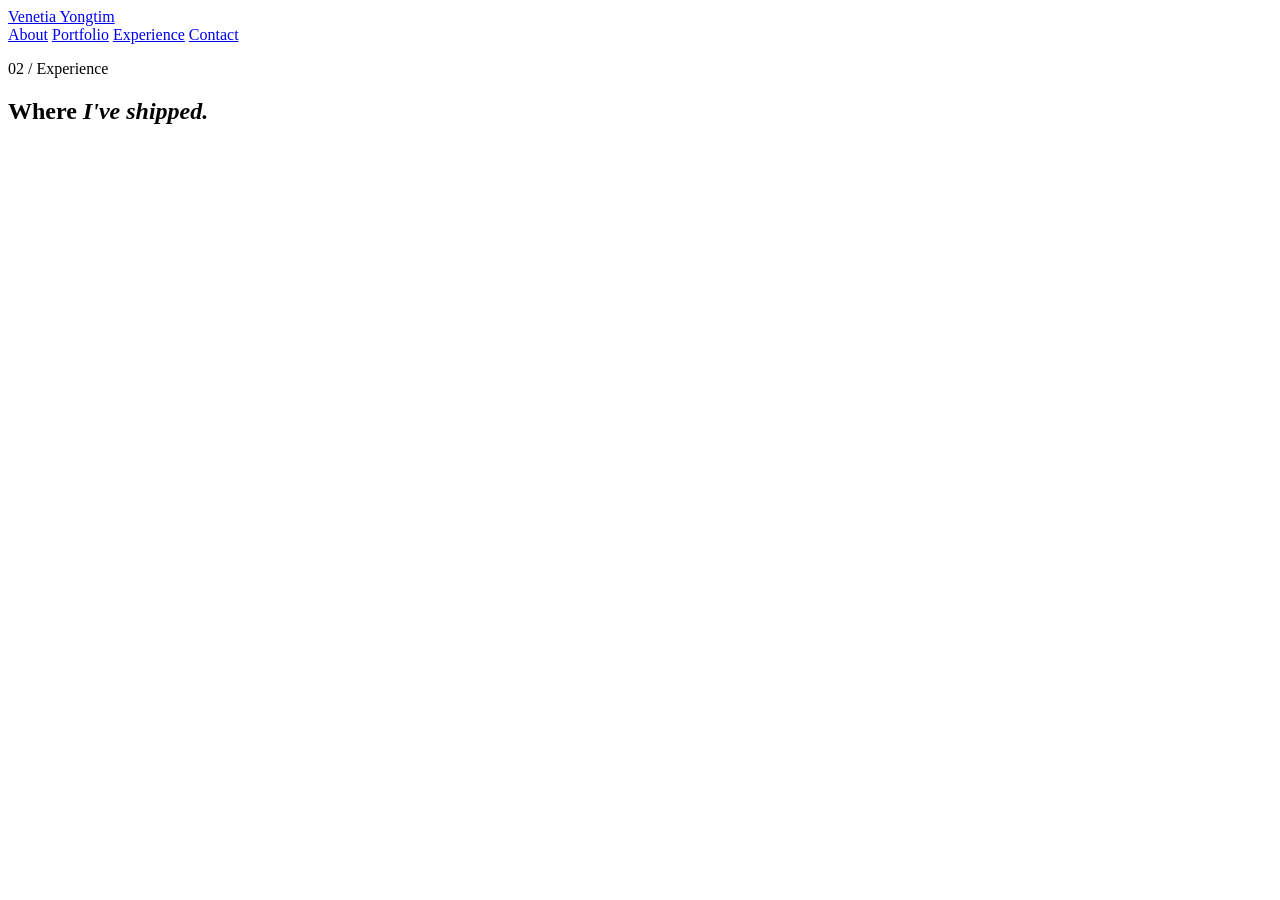
==== experience.html @ b1026f1d "Add GA4 tracking and update portfolio copy Co-Authored-By: Claude Sonnet 4.6 <noreply@anthropic.com>" ====
<!DOCTYPE html>
<html lang="en">
<head>
  <meta charset="UTF-8" />
  <meta name="viewport" content="width=device-width, initial-scale=1" />
  <title>Experience — Venetia Yong Tim</title>
  <meta name="description" content="Professional experience of Venetia Yong Tim." />
  <link rel="preconnect" href="https://fonts.googleapis.com" />
  <link rel="preconnect" href="https://fonts.gstatic.com" crossorigin />
  <link href="https://fonts.googleapis.com/css2?family=Instrument+Serif:ital@0;1&family=Inter:wght@300;400;500;600;700&family=JetBrains+Mono:wght@400;500;600&display=swap" rel="stylesheet" />
  <link rel="stylesheet" href="styles.css" />
  <!-- Google Analytics -->
  <script async src="https://www.googletagmanager.com/gtag/js?id=G-12TMMFZQM1"></script>
  <script>
    window.dataLayer = window.dataLayer || [];
    function gtag(){dataLayer.push(arguments);}
    gtag('js', new Date());
    gtag('config', 'G-12TMMFZQM1');
  </script>
</head>
<body data-page="experience">

  <header class="site-header">
    <div class="container">
      <a href="index.html" class="brand"><span class="js-brand">Venetia Yongtim</span></a>
      <nav class="nav" aria-label="Main">
        <a href="index.html"                        data-nav="about">About</a>
        <a href="portfolio.html"                    data-nav="portfolio">Portfolio</a>
        <a href="experience.html"                   data-nav="experience">Experience</a>
        <a href="mailto:yongtimvenetia@gmail.com">Contact</a>
      </nav>
    </div>
  </header>

  <main>
    <section class="exp-page-hero">
      <div class="container">
        <p class="exp-section-label">02 / Experience</p>
        <h1 class="exp-page-title">Where <em>I've shipped.</em></h1>
      </div>
    </section>

    <section class="section">
      <div class="container">
        <div class="exp-list js-experience-list"></div>
        <div class="education-block js-experience-education"></div>
        <div class="credentials-block js-experience-credentials"></div>
        <div class="toolbox-block js-experience-toolbox"></div>
      </div>
    </section>
  </main>

  <footer class="site-footer">
    <div class="container">
      <div class="js-footer-copy"></div>
      <div class="footer-links js-footer-links"></div>
    </div>
  </footer>

  <script src="content.js"></script>
  <script src="script.js"></script>
</body>
</html>
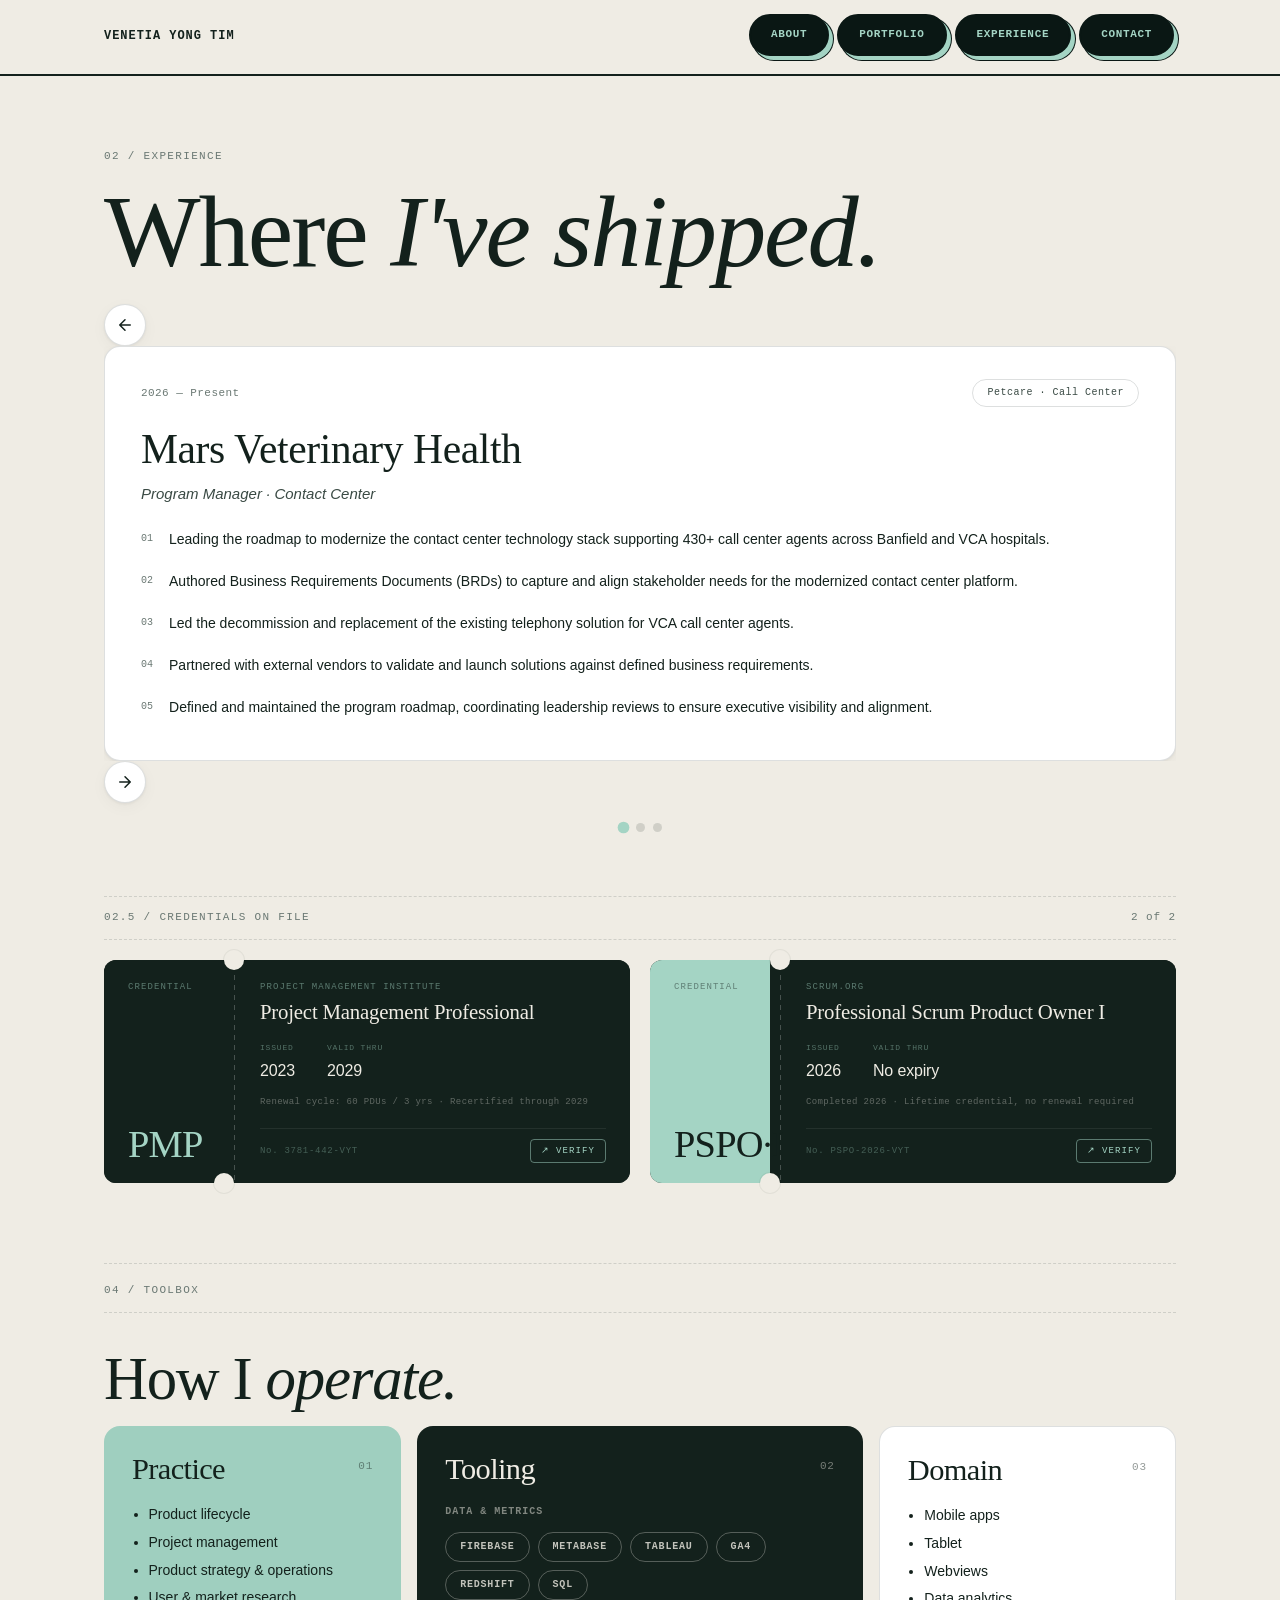
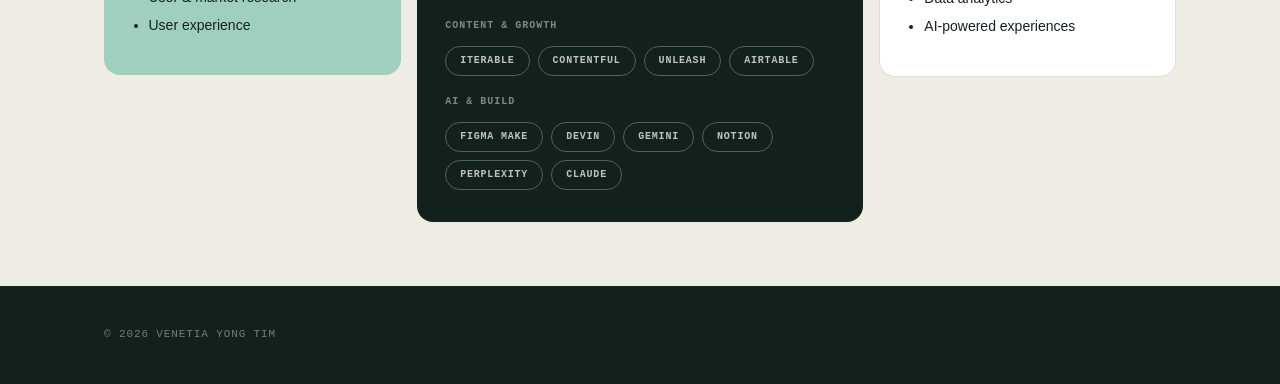
==== commit c2198974: "Convert experience roles to carousel and fix company name font size Co-Authored-By: Claude Sonnet 4." ====
--- a/experience.html
+++ b/experience.html
@@ -42,7 +42,14 @@
 
     <section class="section">
       <div class="container">
-        <div class="exp-list js-experience-list"></div>
+        <div class="exp-carousel-wrap">
+          <button class="carousel-btn carousel-prev js-exp-prev" aria-label="Previous role"><svg xmlns="http://www.w3.org/2000/svg" width="18" height="18" viewBox="0 0 24 24" fill="none" stroke="currentColor" stroke-width="2" stroke-linecap="round" stroke-linejoin="round"><path d="M19 12H5M12 5l-7 7 7 7"/></svg></button>
+          <div class="exp-carousel-viewport">
+            <div class="exp-list js-experience-list"></div>
+          </div>
+          <button class="carousel-btn carousel-next js-exp-next" aria-label="Next role"><svg xmlns="http://www.w3.org/2000/svg" width="18" height="18" viewBox="0 0 24 24" fill="none" stroke="currentColor" stroke-width="2" stroke-linecap="round" stroke-linejoin="round"><path d="M5 12h14M12 5l7 7-7 7"/></svg></button>
+        </div>
+        <div class="exp-carousel-dots js-exp-dots"></div>
         <div class="education-block js-experience-education"></div>
         <div class="credentials-block js-experience-credentials"></div>
         <div class="toolbox-block js-experience-toolbox"></div>
--- a/styles.css
+++ b/styles.css
@@ -0,0 +1,1357 @@
+/* ============================================================
+   styles.css — Bold direction (Instrument Serif + Inter + JetBrains Mono)
+   Cream background · dark ink · mint accent. Editorial-zine feel.
+   Adapted from PortfolioBold design direction.
+   ============================================================ */
+
+:root {
+  --cream:        #efece4;
+  --ink:          #13211c;
+  --ink-soft:     #3a4a44;
+  --muted:        #6a7873;
+  --accent:       #a4d4c4;
+  --accent-ink:   #0a1714;
+  --surface:      #ffffff;
+  --border:       rgba(19, 33, 28, 0.10);
+  --border-solid: rgba(19, 33, 28, 0.14);
+
+  --font-sans:  'Inter', -apple-system, BlinkMacSystemFont, 'Segoe UI', sans-serif;
+  --font-serif: 'Instrument Serif', Georgia, 'Times New Roman', serif;
+  --font-mono:  'JetBrains Mono', 'Courier New', monospace;
+
+  --maxw:   1200px;
+  --ease:   cubic-bezier(.22, .61, .36, 1);
+  --radius: 16px;
+
+  --shadow-sm: 0 1px 3px rgba(0,0,0,.06), 0 4px 16px rgba(0,0,0,.04);
+  --shadow-md: 0 2px 0 rgba(19,33,28,.04), 0 18px 40px -24px rgba(19,33,28,.20);
+  --shadow-lg: 0 8px 40px rgba(0,0,0,.14);
+}
+
+/* ---------- Reset / base ---------- */
+*, *::before, *::after { box-sizing: border-box; }
+html { scroll-behavior: smooth; }
+body {
+  margin: 0;
+  font-family: var(--font-sans);
+  color: var(--ink);
+  background: var(--cream);
+  line-height: 1.6;
+  font-size: 15px;
+  -webkit-font-smoothing: antialiased;
+}
+img { max-width: 100%; display: block; }
+a { color: var(--ink); text-decoration: none; transition: opacity .15s; }
+a:hover { opacity: 0.7; }
+
+h1, h2, h3, h4 {
+  font-family: var(--font-serif);
+  font-weight: 400;
+  color: var(--ink);
+  margin: 0 0 .5em;
+  line-height: 1.05;
+  letter-spacing: -.01em;
+}
+h1 { font-size: 3rem; }
+h2 { font-size: 2.2rem; }
+h3 { font-size: 1.5rem; }
+p  { margin: 0 0 1em; }
+ul { padding-left: 1.2em; margin: 0 0 1em; }
+li { margin-bottom: .4em; }
+
+/* ---------- Layout ---------- */
+.container {
+  max-width: var(--maxw);
+  margin: 0 auto;
+  padding: 0 64px;
+}
+
+/* ============================================================
+   Header / nav — pill buttons with offset box-shadow
+   ============================================================ */
+.site-header {
+  background: rgba(239, 236, 228, 0.96);
+  backdrop-filter: blur(12px);
+  -webkit-backdrop-filter: blur(12px);
+  border-bottom: 2px solid var(--ink);
+  position: sticky;
+  top: 0;
+  z-index: 50;
+}
+.site-header .container {
+  display: flex;
+  align-items: center;
+  justify-content: space-between;
+  padding-top: 16px;
+  padding-bottom: 16px;
+  gap: 24px;
+  flex-wrap: wrap;
+}
+.brand {
+  font-family: var(--font-mono);
+  font-weight: 600;
+  font-size: 12px;
+  letter-spacing: .08em;
+  text-transform: uppercase;
+  color: var(--ink);
+  text-decoration: none;
+}
+.brand:hover { opacity: 1; }
+
+/* Hide brand name on About page — headline already shows the name */
+body[data-page="about"] .brand { visibility: hidden; pointer-events: none; }
+
+.nav {
+  display: flex;
+  gap: 8px;
+  flex-wrap: wrap;
+}
+.nav a {
+  font-family: var(--font-mono);
+  font-size: 11px;
+  font-weight: 600;
+  letter-spacing: .06em;
+  text-transform: uppercase;
+  padding: 10px 20px;
+  border: 2px solid var(--accent-ink);
+  border-radius: 999px;
+  color: var(--accent);
+  background: var(--accent-ink);
+  box-shadow: 4px 4px 0 var(--accent), 4px 4px 0 1px var(--accent-ink);
+  transform: translate(-2px, -2px);
+  transition: transform .12s var(--ease), box-shadow .12s var(--ease), opacity .12s;
+  text-decoration: none;
+}
+.nav a:hover {
+  opacity: 1;
+  transform: translate(0, 0);
+  box-shadow: none;
+}
+.nav a:active {
+  transform: translate(1px, 1px) scale(0.98);
+  box-shadow: 2px 2px 0 var(--accent), 2px 2px 0 1px var(--accent-ink);
+  opacity: 0.82;
+  transition-duration: 0.05s;
+}
+.nav a.active {
+  background: var(--accent-ink);
+  color: var(--accent);
+  box-shadow: 4px 4px 0 var(--accent), 4px 4px 0 1px var(--accent-ink);
+  transform: translate(-2px, -2px);
+  opacity: 1;
+}
+
+/* ============================================================
+   Hero — full-bleed accent block (About page only)
+   ============================================================ */
+.hero {
+  padding: 64px 0 48px;
+}
+body[data-page="about"] .hero {
+  background: var(--accent);
+  color: var(--accent-ink);
+  padding: 40px 0 0;
+  border-bottom: 2px solid var(--ink);
+}
+
+.hero-grid {
+  display: grid;
+  grid-template-columns: 1fr;
+  gap: 40px;
+  align-items: end;
+}
+.hero-grid.has-photo {
+  grid-template-columns: 1fr 360px;
+}
+
+/* Large display headline (About page name) */
+.about-headline {
+  font-family: var(--font-serif);
+  font-weight: 400;
+  line-height: .88;
+  letter-spacing: -.03em;
+  margin: 0 0 32px;
+  color: var(--accent-ink);
+}
+
+/* Higher specificity to beat .hero h1.
+   Min lowered so the name scales down on small phones instead of overflowing. */
+.hero h1.about-headline {
+  font-size: clamp(2.75rem, 13vw, 13rem);
+}
+
+.hero h1 {
+  font-size: 2.8rem;
+  margin-bottom: 8px;
+}
+
+.hero .subheadline {
+  font-size: 1.05rem;
+  line-height: 1.55;
+  margin: 0 0 28px;
+  max-width: 38em;
+  color: var(--accent-ink);
+  opacity: .75;
+}
+
+/* About-page circular photo */
+.hero-photo {
+  width: 100%;
+  max-width: 340px;
+  aspect-ratio: 1 / 1;
+  object-fit: cover;
+  border-radius: 50%;
+  border: 4px solid var(--accent-ink);
+  display: block;
+  margin-left: auto;
+}
+
+/* Photo badge overlay (AVID TINKERER) */
+.photo-col-wrap {
+  position: relative;
+}
+.photo-badge-overlay {
+  position: absolute;
+  bottom: 36px;
+  right: -12px;
+  background: var(--accent-ink);
+  color: var(--accent);
+  border-radius: 999px;
+  padding: 7px 18px;
+  font-family: var(--font-mono);
+  font-size: 10px;
+  font-weight: 600;
+  letter-spacing: .10em;
+  text-transform: uppercase;
+  white-space: nowrap;
+  pointer-events: none;
+}
+
+/* Quote block */
+.about-quote {
+  position: relative;
+  margin: 0 0 28px;
+  padding: 14px 0 14px 24px;
+  border-left: 3px solid var(--accent-ink);
+  max-width: 38em;
+}
+.about-quote p {
+  font-family: var(--font-serif);
+  font-size: 1.15rem;
+  color: var(--accent-ink);
+  line-height: 1.5;
+  margin: 0;
+  font-style: italic;
+}
+.about-quote strong {
+  font-style: normal;
+  font-weight: 400;
+  text-decoration: underline;
+  text-underline-offset: 3px;
+}
+
+/* Hero stat strip (bottom of about hero) */
+.hero-stat-strip {
+  border-top: 2px solid var(--accent-ink);
+  margin-top: 40px;
+}
+.stat-strip-inner {
+  display: flex;
+  align-items: center;
+  justify-content: space-between;
+  flex-wrap: wrap;
+  gap: 8px 20px;
+  padding: 16px 0;
+  font-family: var(--font-mono);
+  font-size: 11px;
+  letter-spacing: .08em;
+  text-transform: uppercase;
+  color: var(--accent-ink);
+}
+.stat-item {
+  opacity: .8;
+}
+.stat-sparkle {
+  font-size: 1.5em;
+  line-height: 1;
+  vertical-align: middle;
+}
+.stat-badge {
+  background: var(--accent-ink);
+  color: var(--accent);
+  border-radius: 999px;
+  padding: 5px 14px;
+  font-family: var(--font-mono);
+  font-size: 10px;
+  font-weight: 600;
+  letter-spacing: .08em;
+  text-transform: uppercase;
+}
+
+/* ============================================================
+   Operating Principle — dark block (homepage)
+   ============================================================ */
+.operating-principle {
+  background: var(--ink);
+  padding: 56px 0 52px;
+}
+.op-label {
+  font-family: var(--font-mono);
+  font-size: 11px;
+  letter-spacing: .12em;
+  text-transform: uppercase;
+  color: rgba(239,236,228,.45);
+  margin: 0 0 28px;
+}
+.op-quote p {
+  font-family: var(--font-serif);
+  font-size: clamp(1.7rem, 3.5vw, 2.6rem);
+  color: var(--cream);
+  line-height: 1.25;
+  margin: 0 0 44px;
+  max-width: 20em;
+}
+.op-quote em {
+  font-style: italic;
+}
+.op-quote .op-accent {
+  color: var(--accent);
+  font-style: italic;
+}
+.op-footer {
+  display: flex;
+  align-items: center;
+  justify-content: space-between;
+  flex-wrap: wrap;
+  gap: 16px;
+}
+.op-footer .pill {
+  border-color: rgba(239,236,228,.25);
+  color: rgba(239,236,228,.75);
+}
+.currently-badge {
+  font-family: var(--font-mono);
+  font-size: 11px;
+  letter-spacing: .06em;
+  color: rgba(239,236,228,.55);
+  border: 1px solid rgba(239,236,228,.2);
+  border-radius: 999px;
+  padding: 6px 16px;
+  white-space: nowrap;
+  flex-shrink: 0;
+}
+
+/* ============================================================
+   Page-intro header — dark ink block (Portfolio / Experience / AI pages)
+   ============================================================ */
+.page-intro {
+  background: var(--ink);
+  color: var(--cream);
+  padding: 52px 0;
+  border-bottom: 2px solid var(--ink);
+}
+.page-intro h1 {
+  font-family: var(--font-serif);
+  font-size: clamp(2.8rem, 6vw, 5.5rem);
+  color: var(--cream);
+  line-height: .95;
+  margin: 0 0 12px;
+  letter-spacing: -.02em;
+}
+.page-intro .intro-text {
+  font-size: .95rem;
+  color: rgba(239, 236, 228, .6);
+  max-width: 600px;
+  margin: 0;
+}
+
+/* ============================================================
+   Buttons
+   ============================================================ */
+.btn {
+  display: inline-block;
+  padding: 11px 22px;
+  border-radius: 999px;
+  border: 2px solid var(--accent-ink);
+  background: var(--accent-ink);
+  color: var(--accent) !important;
+  font-family: var(--font-mono);
+  font-size: 11px;
+  font-weight: 600;
+  letter-spacing: .06em;
+  text-transform: uppercase;
+  text-decoration: none;
+  box-shadow: 4px 4px 0 var(--accent), 4px 4px 0 1px var(--accent-ink);
+  transform: translate(-2px, -2px);
+  transition: transform .12s var(--ease), box-shadow .12s var(--ease);
+  margin-right: 10px;
+  margin-top: 8px;
+  cursor: pointer;
+}
+.btn:hover {
+  opacity: 1;
+  transform: translate(0, 0);
+  box-shadow: none;
+}
+.btn:active {
+  transform: translate(1px, 1px) scale(0.98);
+  box-shadow: 2px 2px 0 var(--accent), 2px 2px 0 1px var(--accent-ink);
+  opacity: 0.82;
+  transition-duration: 0.05s;
+}
+.btn.secondary {
+  background: transparent;
+  color: var(--ink) !important;
+  border-color: var(--ink);
+  box-shadow: 4px 4px 0 var(--ink);
+}
+.btn.secondary:hover {
+  transform: translate(0, 0);
+  box-shadow: none;
+  opacity: 1;
+}
+
+/* About page — buttons inherit the accent-ink context */
+body[data-page="about"] .hero .btn {
+  background: var(--accent-ink);
+  color: var(--accent) !important;
+  border-color: var(--accent-ink);
+  box-shadow: 4px 4px 0 rgba(255,255,255,.4), 4px 4px 0 1px var(--accent-ink);
+}
+body[data-page="about"] .hero .btn.secondary {
+  background: transparent;
+  color: var(--accent-ink) !important;
+  border-color: var(--accent-ink);
+  box-shadow: 4px 4px 0 var(--accent-ink);
+}
+
+/* ---------- Pills / tags ---------- */
+.pills { display: flex; flex-wrap: wrap; gap: 8px; margin-top: 12px; }
+.pill {
+  font-family: var(--font-mono);
+  font-size: 10px;
+  font-weight: 600;
+  letter-spacing: .08em;
+  text-transform: uppercase;
+  padding: 6px 14px;
+  border-radius: 999px;
+  border: 1px solid var(--border-solid);
+  color: var(--ink-soft);
+  background: transparent;
+}
+
+/* ============================================================
+   Section
+   ============================================================ */
+.section { padding: 64px 0; }
+.section + .section { padding-top: 16px; }
+.section h2 { margin-bottom: 16px; }
+
+/* Portfolio section headings (Work Stuff / Personal Stuff) */
+.portfolio-section-heading {
+  font-size: 1.1rem;
+  font-family: var(--font-mono);
+  font-weight: 500;
+  letter-spacing: 0.05em;
+  text-transform: uppercase;
+  color: var(--muted);
+  margin-bottom: 32px;
+  padding-bottom: 12px;
+  border-bottom: 1px solid var(--border-solid);
+}
+
+/* Personal projects grid — now a carousel, so it inherits the
+   single-row nowrap layout from .project-grid (same as Work Stuff). */
+
+/* ============================================================
+   Carousel wrapper (Portfolio page)
+   ============================================================ */
+.carousel-wrap {
+  position: relative;
+  display: flex;
+  align-items: center;
+  gap: 12px;
+  margin-top: 24px;
+}
+
+.carousel-viewport {
+  overflow: hidden;
+  flex: 1;
+  border-radius: var(--radius);
+}
+
+.carousel-btn {
+  flex-shrink: 0;
+  width: 42px;
+  height: 42px;
+  border-radius: 50%;
+  border: 1px solid var(--border-solid);
+  background: var(--surface);
+  color: var(--ink);
+  font-size: 1.1rem;
+  line-height: 1;
+  cursor: pointer;
+  display: flex;
+  align-items: center;
+  justify-content: center;
+  transition: background .2s, box-shadow .2s, transform .2s;
+  box-shadow: var(--shadow-sm);
+}
+.carousel-btn:hover {
+  background: var(--accent);
+  color: #fff;
+  transform: scale(1.08);
+  box-shadow: var(--shadow-md, var(--shadow-lg));
+}
+
+.carousel-dots {
+  display: flex;
+  justify-content: center;
+  gap: 8px;
+  margin-top: 20px;
+}
+.carousel-dot {
+  width: 9px;
+  height: 9px;
+  border-radius: 50%;
+  border: none;
+  background: var(--border-solid);
+  cursor: pointer;
+  padding: 0;
+  transition: background .3s, transform .3s;
+}
+.carousel-dot.active {
+  background: var(--accent);
+  transform: scale(1.3);
+}
+
+/* ============================================================
+   Project grid / cards (Portfolio page)
+   ============================================================ */
+.project-grid {
+  display: flex;
+  flex-wrap: nowrap;
+  gap: 24px;
+  width: 100%;
+  transition: transform 0.55s cubic-bezier(0.4, 0, 0.2, 1);
+}
+.project-card {
+  /* 3 visible on desktop: (100% − 2 gaps) / 3 */
+  flex: 0 0 calc((100% - 48px) / 3);
+  background: var(--surface);
+  border: 1px solid var(--border-solid);
+  border-radius: var(--radius);
+  overflow: hidden;
+  box-shadow: var(--shadow-sm);
+  transition: transform .25s var(--ease), box-shadow .25s var(--ease);
+  display: flex;
+  flex-direction: column;
+}
+.project-card:hover {
+  transform: translateY(-5px);
+  box-shadow: var(--shadow-lg);
+}
+.project-card .card-image {
+  width: 100%;
+  aspect-ratio: 16 / 10;
+  object-fit: cover;
+  background: var(--accent);
+}
+.project-card .card-body {
+  padding: 24px 26px;
+  display: flex;
+  flex-direction: column;
+  flex: 1;
+}
+.project-card h3 {
+  font-family: var(--font-serif);
+  font-size: 1.7rem;
+  font-weight: 400;
+  margin-bottom: 8px;
+  line-height: 1.05;
+  letter-spacing: -.01em;
+}
+.project-card p {
+  color: var(--ink-soft);
+  font-size: 14px;
+  margin-bottom: 14px;
+  line-height: 1.55;
+}
+.project-card .card-footer { margin-top: auto; padding-top: 4px; }
+
+@media (max-width: 768px) {
+  .project-card {
+    /* 2 visible on tablet */
+    flex: 0 0 calc((100% - 24px) / 2);
+  }
+}
+@media (max-width: 480px) {
+  .project-card {
+    /* 1 visible on mobile */
+    flex: 0 0 100%;
+  }
+}
+
+/* ============================================================
+   Experience page hero
+   ============================================================ */
+.exp-page-hero {
+  padding: 72px 0 0;
+  background: var(--cream);
+}
+.exp-section-label {
+  font-family: var(--font-mono);
+  font-size: 11px;
+  letter-spacing: .12em;
+  text-transform: uppercase;
+  color: var(--muted);
+  margin: 0 0 18px;
+}
+.exp-page-title {
+  font-family: var(--font-serif);
+  font-size: clamp(3.5rem, 8vw, 6.5rem);
+  font-weight: 400;
+  line-height: .95;
+  letter-spacing: -.02em;
+  margin: 0;
+  color: var(--ink);
+}
+.exp-page-title em {
+  font-style: italic;
+}
+[data-page="experience"] .section {
+  padding-top: 24px;
+}
+
+/* ============================================================
+   Experience entries
+   ============================================================ */
+/* Experience carousel */
+.exp-carousel-wrap {
+  position: relative;
+}
+.exp-carousel-viewport {
+  overflow: hidden;
+}
+.exp-list {
+  display: flex;
+  gap: 24px;
+  transition: transform .4s cubic-bezier(.22,.61,.36,1);
+}
+.exp-carousel-dots {
+  display: flex;
+  justify-content: center;
+  gap: 8px;
+  margin-top: 20px;
+}
+
+.exp-card {
+  flex: 0 0 100%;
+  min-width: 0;
+  background: var(--surface);
+  border: 1px solid var(--border-solid);
+  border-radius: var(--radius);
+  padding: 32px 36px 36px;
+  box-shadow: var(--shadow-sm);
+  transition: transform .2s var(--ease), box-shadow .2s var(--ease);
+}
+.exp-card:hover {
+  transform: translateY(-3px);
+  box-shadow: var(--shadow-md);
+}
+
+/* Top row: date left, tags right */
+.exp-card-top {
+  display: flex;
+  justify-content: space-between;
+  align-items: center;
+  margin-bottom: 20px;
+}
+.exp-card .role-dates {
+  font-family: var(--font-mono);
+  font-size: 11px;
+  letter-spacing: .04em;
+  color: var(--muted);
+}
+.exp-card .role-tags {
+  font-family: var(--font-mono);
+  font-size: 10px;
+  letter-spacing: .05em;
+  color: var(--ink-soft);
+  border: 1px solid var(--border-solid);
+  border-radius: 999px;
+  padding: 5px 14px;
+  white-space: nowrap;
+}
+
+/* Company name — large serif */
+.exp-card .role-company {
+  display: block;
+  font-family: var(--font-serif);
+  font-size: 2.6rem;
+  font-weight: 400;
+  color: var(--ink);
+  line-height: 1.1;
+  letter-spacing: -.01em;
+  margin-bottom: 10px;
+}
+/* Job title — italic below company */
+.exp-card .role-title {
+  font-size: 15px;
+  color: var(--ink-soft);
+  font-style: italic;
+  font-family: var(--font-sans);
+  font-weight: 400;
+  margin: 0 0 24px;
+  line-height: 1.4;
+}
+
+/* Numbered bullet list */
+.exp-card ul {
+  counter-reset: exp-counter;
+  list-style: none;
+  padding: 0;
+  margin: 0;
+  display: flex;
+  flex-direction: column;
+  gap: 14px;
+}
+.exp-card li {
+  counter-increment: exp-counter;
+  display: flex;
+  gap: 16px;
+  font-size: 14px;
+  color: var(--ink);
+  line-height: 1.6;
+}
+.exp-card li::before {
+  content: counter(exp-counter, decimal-leading-zero);
+  font-family: var(--font-mono);
+  font-size: 10px;
+  color: var(--muted);
+  padding-top: 3px;
+  flex-shrink: 0;
+}
+
+/* Education */
+.education-block { margin-top: 56px; }
+.education-block h2 {
+  font-family: var(--font-serif);
+  font-size: 2.5rem;
+  margin-bottom: 20px;
+  letter-spacing: -.01em;
+}
+.edu-card {
+  background: var(--surface);
+  border: 1px solid var(--border-solid);
+  border-radius: var(--radius);
+  padding: 24px 28px;
+  margin-bottom: 16px;
+  box-shadow: var(--shadow-sm);
+  transition: transform .2s var(--ease);
+}
+.edu-card:hover { transform: translateX(4px); }
+.edu-card .edu-title {
+  font-family: var(--font-serif);
+  font-size: 1.4rem;
+  font-weight: 400;
+  margin: 0 0 6px;
+  letter-spacing: -.01em;
+}
+.edu-card .edu-meta {
+  font-family: var(--font-mono);
+  font-size: 10px;
+  letter-spacing: .08em;
+  text-transform: uppercase;
+  color: var(--muted);
+  margin: 0 0 8px;
+}
+.edu-card .edu-details {
+  font-size: 14px;
+  color: var(--ink-soft);
+  margin: 0;
+  line-height: 1.55;
+}
+
+/* ============================================================
+   AI Exploration entries
+   ============================================================ */
+.ai-list { display: flex; flex-direction: column; gap: 20px; margin-top: 24px; }
+.ai-card {
+  background: var(--surface);
+  border: 1px solid var(--border-solid);
+  border-radius: var(--radius);
+  overflow: hidden;
+  box-shadow: var(--shadow-sm);
+  display: grid;
+  grid-template-columns: 1fr;
+  transition: transform .25s var(--ease), box-shadow .25s var(--ease);
+}
+.ai-card:hover {
+  transform: translateY(-4px);
+  box-shadow: var(--shadow-lg);
+}
+.ai-card.has-image { grid-template-columns: 300px 1fr; }
+.ai-card .ai-image {
+  width: 100%;
+  height: 100%;
+  object-fit: cover;
+  min-height: 200px;
+  background: var(--accent);
+}
+.ai-card .ai-body { padding: 28px 32px; }
+.ai-card h3 {
+  font-family: var(--font-serif);
+  font-size: 1.8rem;
+  font-weight: 400;
+  margin-bottom: 6px;
+  letter-spacing: -.01em;
+}
+.ai-card .ai-date {
+  font-family: var(--font-mono);
+  font-size: 10px;
+  letter-spacing: .08em;
+  text-transform: uppercase;
+  color: var(--muted);
+  margin-bottom: 14px;
+}
+.ai-card p {
+  color: var(--ink-soft);
+  font-size: 14px;
+  line-height: 1.6;
+}
+
+/* ============================================================
+   Empty-state hint
+   ============================================================ */
+.empty-hint {
+  background: var(--surface);
+  border: 1px dashed var(--border-solid);
+  border-radius: var(--radius);
+  padding: 24px;
+  font-family: var(--font-mono);
+  font-size: 11px;
+  letter-spacing: .04em;
+  color: var(--muted);
+}
+
+/* ============================================================
+   Credentials section
+   ============================================================ */
+.credentials-block { margin-top: 64px; }
+
+.creds-header {
+  display: flex;
+  justify-content: space-between;
+  align-items: center;
+  border-top: 1px dashed var(--border-solid);
+  border-bottom: 1px dashed var(--border-solid);
+  padding: 12px 0;
+  margin-bottom: 20px;
+}
+.creds-label {
+  font-family: var(--font-mono);
+  font-size: 11px;
+  letter-spacing: .12em;
+  text-transform: uppercase;
+  color: var(--muted);
+}
+.creds-count {
+  font-family: var(--font-mono);
+  font-size: 11px;
+  letter-spacing: .08em;
+  color: var(--muted);
+}
+
+.creds-grid {
+  display: grid;
+  grid-template-columns: repeat(2, 1fr);
+  gap: 20px;
+}
+
+/* ── The ticket ── */
+.cred-ticket {
+  display: flex;
+  background: var(--ink);
+  border-radius: 12px;
+  overflow: visible;         /* allow notch circles to bleed */
+  min-height: 190px;
+  position: relative;
+  clip-path: none;
+}
+
+/* ── Left stub — dark variant (default / PMP) ── */
+.cred-stub {
+  display: flex;
+  flex-direction: column;
+  justify-content: space-between;
+  padding: 20px 20px 20px 24px;
+  width: 120px;
+  flex-shrink: 0;
+  background: var(--ink);
+  border-radius: 12px 0 0 12px;
+}
+.cred-stub-label {
+  font-family: var(--font-mono);
+  font-size: 9px;
+  letter-spacing: .12em;
+  text-transform: uppercase;
+  color: rgba(164,212,196,.5);  /* muted mint */
+}
+.cred-abbr {
+  font-family: var(--font-serif);
+  font-size: clamp(1.9rem, 3vw, 2.8rem);
+  font-weight: 400;
+  color: var(--accent);         /* mint on dark */
+  line-height: 1;
+  letter-spacing: -.02em;
+  margin-top: auto;
+}
+
+/* ── Left stub — mint variant (PSPO·I, even tickets) ── */
+.cred-ticket.stub-accent .cred-stub {
+  background: var(--accent);   /* #a4d4c4 mint fill */
+}
+.cred-ticket.stub-accent .cred-stub-label {
+  color: rgba(10,23,20,.45);   /* dark muted */
+}
+.cred-ticket.stub-accent .cred-abbr {
+  color: var(--ink);            /* dark text on mint */
+}
+
+/* ── Perforated divider with notch circles ── */
+.cred-perf {
+  position: relative;
+  width: 20px;
+  flex-shrink: 0;
+  display: flex;
+  align-items: center;
+  justify-content: center;
+  overflow: visible;
+}
+/* the dashed line */
+.cred-perf::after {
+  content: '';
+  position: absolute;
+  top: 0; bottom: 0;
+  left: 50%;
+  width: 1px;
+  background-image: repeating-linear-gradient(
+    to bottom,
+    transparent,
+    transparent 5px,
+    rgba(255,255,255,.22) 5px,
+    rgba(255,255,255,.22) 10px
+  );
+}
+/* top notch */
+.cred-perf::before {
+  content: '';
+  position: absolute;
+  top: -10px;
+  left: 50%;
+  transform: translateX(-50%);
+  width: 20px; height: 20px;
+  border-radius: 50%;
+  background: var(--cream);
+  z-index: 2;
+  box-shadow: 0 0 0 1px rgba(19,33,28,.06);
+}
+/* bottom notch — via a sibling pseudo on the ticket itself */
+.cred-ticket::after {
+  content: '';
+  position: absolute;
+  bottom: -10px;
+  left: 120px;
+  transform: translateX(-50%);
+  width: 20px; height: 20px;
+  border-radius: 50%;
+  background: var(--cream);
+  z-index: 2;
+  box-shadow: 0 0 0 1px rgba(19,33,28,.06);
+  pointer-events: none;
+}
+
+/* ── Right body ── */
+.cred-body {
+  flex: 1;
+  display: flex;
+  flex-direction: column;
+  padding: 20px 24px 20px 16px;
+  gap: 2px;
+  background: var(--ink);
+  border-radius: 0 12px 12px 0;
+}
+.cred-issuer {
+  font-family: var(--font-mono);
+  font-size: 9px;
+  letter-spacing: .12em;
+  text-transform: uppercase;
+  color: rgba(164,212,196,.5);
+  margin: 0 0 4px;
+}
+.cred-name {
+  font-family: var(--font-serif);
+  font-size: 1.3rem;
+  font-weight: 400;
+  color: var(--cream);
+  margin: 0 0 16px;
+  line-height: 1.15;
+  letter-spacing: -.01em;
+}
+
+.cred-meta {
+  display: flex;
+  gap: 32px;
+  margin-bottom: 10px;
+}
+.cred-meta-block {
+  display: flex;
+  flex-direction: column;
+  gap: 3px;
+}
+.cred-meta-label {
+  font-family: var(--font-mono);
+  font-size: 8px;
+  letter-spacing: .10em;
+  text-transform: uppercase;
+  color: rgba(164,212,196,.45);
+}
+.cred-meta-value {
+  font-family: var(--font-sans);
+  font-size: 16px;
+  font-weight: 500;
+  color: var(--cream);
+  letter-spacing: -.01em;
+}
+
+.cred-note {
+  font-family: var(--font-mono);
+  font-size: 9px;
+  letter-spacing: .04em;
+  color: rgba(239,236,228,.35);
+  margin: 0 0 auto;
+  line-height: 1.6;
+}
+
+.cred-footer {
+  display: flex;
+  justify-content: space-between;
+  align-items: center;
+  margin-top: 16px;
+  padding-top: 10px;
+  border-top: 1px solid rgba(255,255,255,.07);
+}
+.cred-number {
+  font-family: var(--font-mono);
+  font-size: 9px;
+  letter-spacing: .08em;
+  color: rgba(164,212,196,.35);
+}
+.cred-stamp {
+  font-family: var(--font-mono);
+  font-size: 9px;
+  letter-spacing: .12em;
+  text-transform: uppercase;
+  color: var(--accent);
+  border: 1px solid rgba(164,212,196,.5);
+  border-radius: 4px;
+  padding: 4px 10px;
+  text-decoration: none;
+}
+.cred-stamp--link {
+  cursor: pointer;
+  transition: background .15s, color .15s;
+}
+.cred-stamp--link:hover {
+  background: rgba(164,212,196,.15);
+  border-color: var(--accent);
+}
+
+@media (max-width: 900px) {
+  .creds-grid { grid-template-columns: 1fr; }
+  .cred-abbr  { font-size: 1.6rem; }
+  .cred-stub  { width: 100px; }
+  .cred-ticket::after { left: 100px; }
+}
+
+/* ============================================================
+   Toolbox — "How I operate" three-card section
+   ============================================================ */
+.toolbox-block { margin-top: 80px; }
+
+.toolbox-header {
+  border-top: 1px dashed var(--border-solid);
+  border-bottom: 1px dashed var(--border-solid);
+  padding: 12px 0;
+  margin-bottom: 36px;
+}
+.toolbox-label {
+  font-family: var(--font-mono);
+  font-size: 11px;
+  letter-spacing: .12em;
+  text-transform: uppercase;
+  color: var(--muted);
+}
+
+.toolbox-heading {
+  font-family: var(--font-serif);
+  font-size: clamp(2.4rem, 5vw, 3.8rem);
+  font-weight: 400;
+  color: var(--ink);
+  letter-spacing: -.02em;
+  line-height: 1;
+  margin: 0 0 40px;
+}
+.toolbox-heading em { font-style: italic; }
+
+.toolbox-grid {
+  display: grid;
+  grid-template-columns: 1fr 1.5fr 1fr;
+  gap: 16px;
+  align-items: start;
+}
+
+.toolbox-card {
+  border-radius: var(--radius);
+  padding: 28px 28px 32px;
+  display: flex;
+  flex-direction: column;
+}
+
+/* Mint card */
+.toolbox-card--mint {
+  background: #9fcfbf;
+  color: var(--ink);
+}
+/* Dark card */
+.toolbox-card--dark {
+  background: var(--ink);
+  color: var(--cream);
+}
+/* White card */
+.toolbox-card--white {
+  background: var(--surface);
+  color: var(--ink);
+  border: 1px solid var(--border-solid);
+}
+
+.toolbox-card-top {
+  display: flex;
+  justify-content: space-between;
+  align-items: flex-start;
+  margin-bottom: 20px;
+}
+.toolbox-card-title {
+  font-family: var(--font-serif);
+  font-size: 1.9rem;
+  font-weight: 400;
+  letter-spacing: -.02em;
+  line-height: 1;
+  margin: 0;
+}
+.toolbox-card--dark .toolbox-card-title { color: var(--cream); }
+.toolbox-card--mint .toolbox-card-title,
+.toolbox-card--white .toolbox-card-title { color: var(--ink); }
+
+.toolbox-card-num {
+  font-family: var(--font-mono);
+  font-size: 11px;
+  letter-spacing: .08em;
+  opacity: .45;
+  padding-top: 4px;
+}
+
+.toolbox-card ul {
+  list-style: disc;
+  padding-left: 1.1em;
+  margin: 0;
+}
+.toolbox-card ul li {
+  font-size: .875rem;
+  line-height: 1.55;
+  margin-bottom: 6px;
+}
+.toolbox-card--dark ul li { color: rgba(239,236,228,.8); }
+
+/* Grouped chips layout (used in Tooling card) */
+.toolbox-group { margin-bottom: 18px; }
+.toolbox-group:last-child { margin-bottom: 0; }
+.toolbox-group-label {
+  display: block;
+  font-family: var(--font-mono);
+  font-size: 10px;
+  font-weight: 600;
+  letter-spacing: .1em;
+  text-transform: uppercase;
+  opacity: .5;
+  margin-bottom: 8px;
+}
+.toolbox-card--dark .pill {
+  border-color: rgba(239,236,228,.3);
+  color: rgba(239,236,228,.8);
+}
+
+@media (max-width: 900px) {
+  .toolbox-grid { grid-template-columns: 1fr; }
+}
+
+/* ============================================================
+   About page — Connect / contact strip
+   ============================================================ */
+.about-connect {
+  padding: 52px 0 56px;
+  background: var(--cream);
+  border-top: 1px solid var(--border-solid);
+}
+.about-connect-label {
+  font-family: var(--font-mono);
+  font-size: 11px;
+  letter-spacing: .12em;
+  text-transform: uppercase;
+  color: var(--muted);
+  margin: 0 0 20px;
+}
+/* Override default .btn style — clean outlined link-style */
+.about-connect .js-about-socials {
+  display: flex;
+  gap: 12px;
+  flex-wrap: wrap;
+}
+.about-connect .btn,
+.about-connect .btn.secondary {
+  background: transparent;
+  color: var(--ink) !important;
+  border: 1.5px solid var(--ink);
+  box-shadow: none;
+  transform: none;
+  padding: 11px 24px;
+  font-size: 11px;
+  letter-spacing: .06em;
+  transition: background .18s var(--ease), color .18s var(--ease), border-color .18s var(--ease);
+  margin-top: 0;
+}
+.about-connect .btn:hover,
+.about-connect .btn.secondary:hover {
+  background: var(--ink);
+  color: var(--cream) !important;
+  border-color: var(--ink);
+  box-shadow: none;
+  transform: none;
+  opacity: 1;
+}
+.about-connect .btn:active,
+.about-connect .btn.secondary:active {
+  opacity: 0.75;
+  transform: scale(0.98);
+  box-shadow: none;
+}
+
+/* ============================================================
+   Footer — dark ink background
+   ============================================================ */
+.site-footer {
+  background: var(--ink);
+  color: var(--cream);
+  padding: 40px 0;
+  margin-top: 0;
+  border-top: none;
+}
+.site-footer .container {
+  display: flex;
+  justify-content: space-between;
+  align-items: center;
+  flex-wrap: wrap;
+  gap: 16px;
+}
+.js-footer-copy {
+  font-family: var(--font-mono);
+  font-size: 11px;
+  letter-spacing: .08em;
+  text-transform: uppercase;
+  color: rgba(239, 236, 228, .45);
+}
+.footer-links {
+  display: flex;
+  gap: 16px;
+  flex-wrap: wrap;
+}
+.site-footer a {
+  font-family: var(--font-mono);
+  font-size: 11px;
+  letter-spacing: .06em;
+  text-transform: uppercase;
+  color: rgba(239, 236, 228, .55);
+}
+.site-footer a:hover {
+  color: var(--accent);
+  opacity: 1;
+}
+
+/* ============================================================
+   Animations
+   ============================================================ */
+@keyframes pageIn {
+  from { opacity: 0; transform: translateY(8px); }
+  to   { opacity: 1; transform: translateY(0); }
+}
+body { animation: pageIn .35s var(--ease); }
+
+/* ============================================================
+   Responsive
+   ============================================================ */
+@media (max-width: 900px) {
+  .container { padding: 0 32px; }
+  .hero-grid.has-photo { grid-template-columns: 1fr; }
+  .hero-photo { max-width: 260px; margin: 0 auto; }
+  .ai-card.has-image { grid-template-columns: 1fr; }
+  .ai-card .ai-image { min-height: 180px; }
+  .exp-card { padding: 22px 24px; }
+  .exp-list { grid-template-columns: 1fr; }
+}
+@media (max-width: 600px) {
+  .container { padding: 0 20px; }
+  .about-headline { font-size: 2.8rem; }
+  .page-intro h1 { font-size: 2.5rem; }
+  .site-header .container { padding-top: 12px; padding-bottom: 12px; }
+  .nav a { padding: 8px 14px; font-size: 10px; }
+  .section { padding: 48px 0; }
+}
+
+/* ---------- Mobile-friendly refinements ---------- */
+/* Prevent any element from forcing sideways scrolling on phones */
+html, body { overflow-x: hidden; }
+/* Long uppercase mono labels can be wide — let them break rather than overflow */
+.stat-item, .currently-badge, .role-tags, .cred-issuer, .js-footer-copy {
+  overflow-wrap: anywhere;
+}
+
+@media (max-width: 700px) {
+  /* Carousel: hide arrow buttons so the card gets the full width; swipe + dots remain */
+  .carousel-btn { display: none; }
+  .carousel-wrap { gap: 0; }
+  /* Fun Stuff grid: drop the wide side padding that squeezed cards */
+  .js-personal-grid { padding: 0; }
+}
+
+@media (max-width: 600px) {
+  /* Bigger, easier nav tap targets */
+  .nav { gap: 6px; }
+  .nav a { padding: 11px 16px; font-size: 10px; }
+  /* Stat strip reads better stacked on the narrowest screens */
+  .stat-strip-inner { font-size: 10px; }
+  /* Credential tickets: tighten so they don't overflow */
+  .cred-meta { gap: 20px; }
+  .cred-stub { width: 92px; }
+  .cred-ticket::after { left: 92px; }
+  /* Operating-principle quote a touch smaller for comfortable reading */
+  .op-footer { gap: 12px; }
+  /* Let role tag chips wrap instead of overflowing the card */
+  .exp-card-top { flex-wrap: wrap; gap: 8px; }
+  .role-tags { white-space: normal; }
+}
+
+/* Respect reduced motion */
+@media (prefers-reduced-motion: reduce) {
+  *, *::before, *::after { animation: none !important; transition: none !important; }
+}
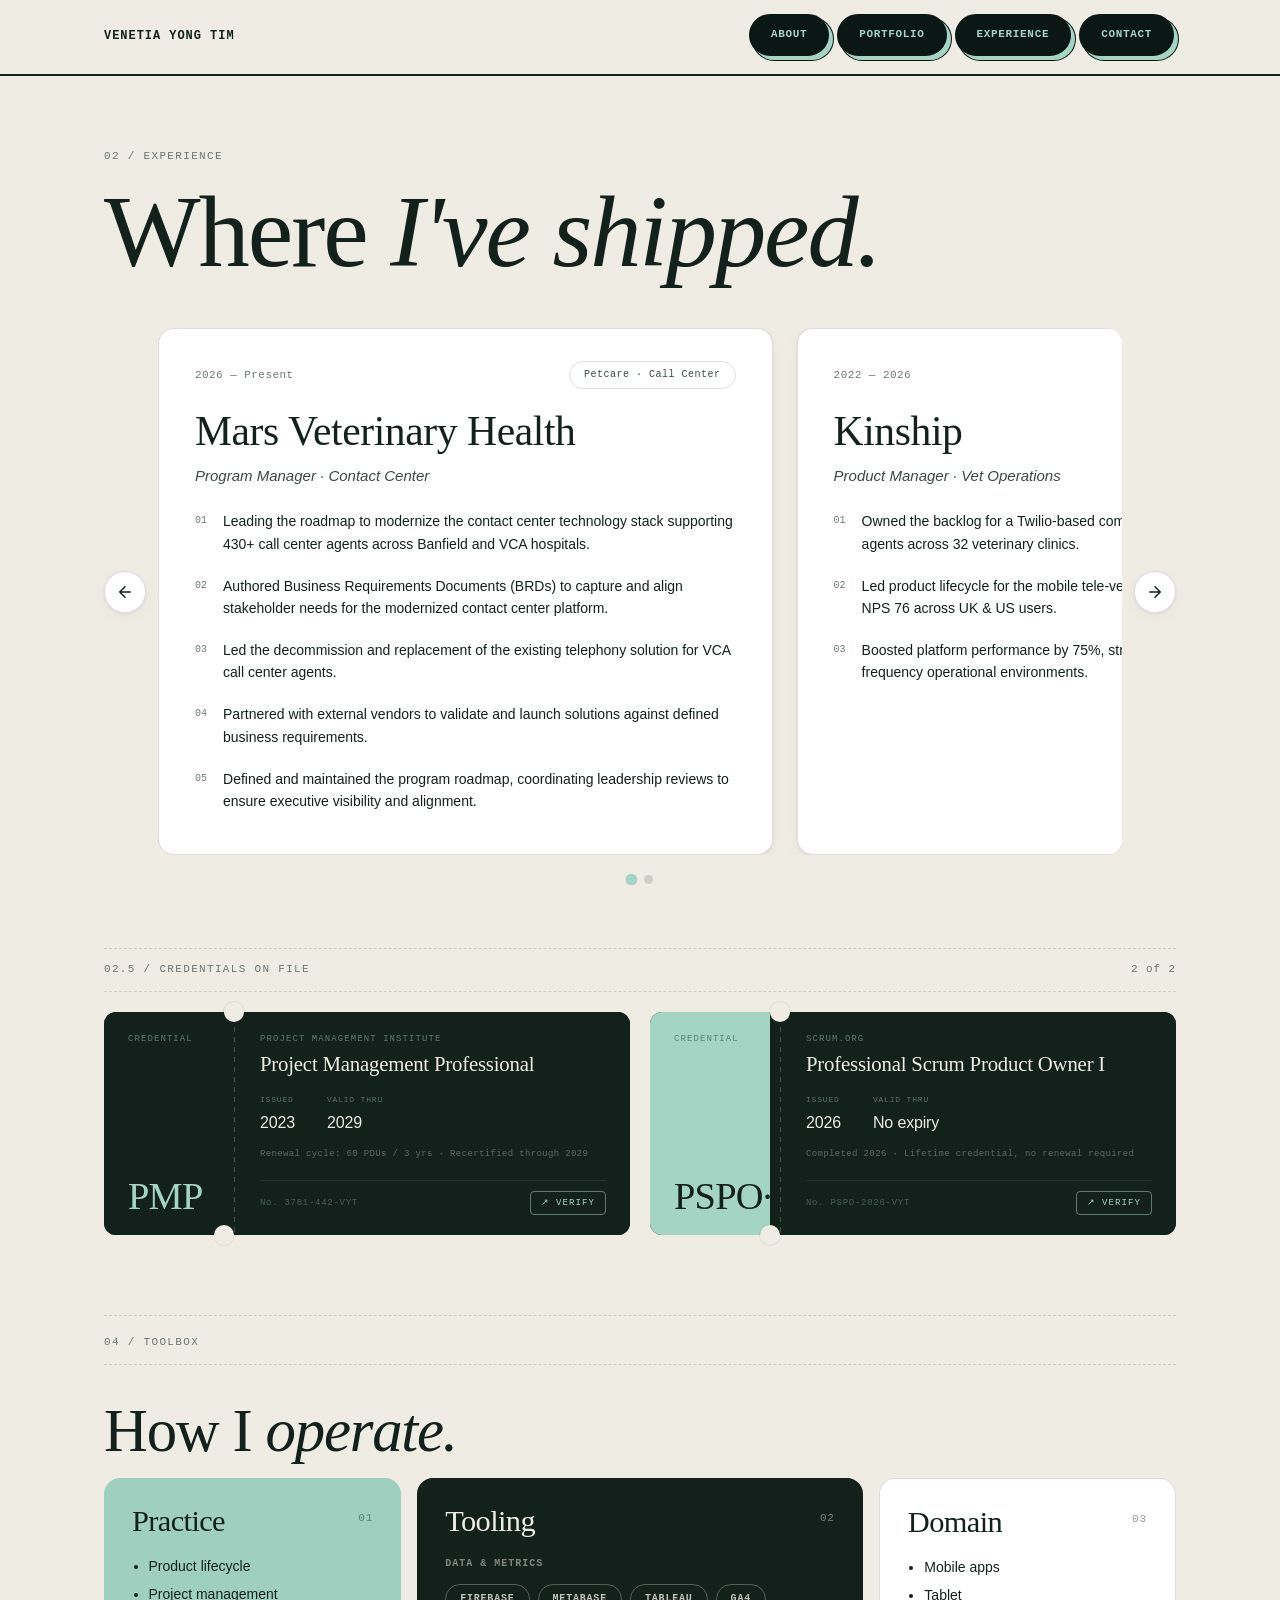
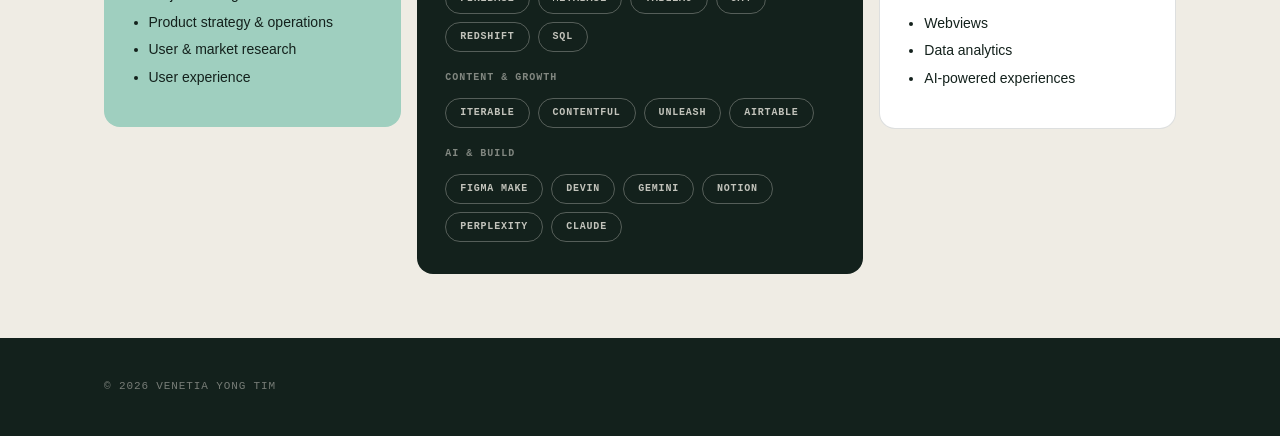
==== commit ae2c5e47: "Fix experience carousel — use same initCarousel as portfolio Co-Authored-By: Claude Sonnet 4.6 <nore" ====
--- a/experience.html
+++ b/experience.html
@@ -42,14 +42,14 @@
 
     <section class="section">
       <div class="container">
-        <div class="exp-carousel-wrap">
-          <button class="carousel-btn carousel-prev js-exp-prev" aria-label="Previous role"><svg xmlns="http://www.w3.org/2000/svg" width="18" height="18" viewBox="0 0 24 24" fill="none" stroke="currentColor" stroke-width="2" stroke-linecap="round" stroke-linejoin="round"><path d="M19 12H5M12 5l-7 7 7 7"/></svg></button>
-          <div class="exp-carousel-viewport">
+        <div class="carousel-wrap">
+          <button class="carousel-btn carousel-prev" aria-label="Previous role"><svg xmlns="http://www.w3.org/2000/svg" width="18" height="18" viewBox="0 0 24 24" fill="none" stroke="currentColor" stroke-width="2" stroke-linecap="round" stroke-linejoin="round"><path d="M19 12H5M12 5l-7 7 7 7"/></svg></button>
+          <div class="carousel-viewport">
             <div class="exp-list js-experience-list"></div>
           </div>
-          <button class="carousel-btn carousel-next js-exp-next" aria-label="Next role"><svg xmlns="http://www.w3.org/2000/svg" width="18" height="18" viewBox="0 0 24 24" fill="none" stroke="currentColor" stroke-width="2" stroke-linecap="round" stroke-linejoin="round"><path d="M5 12h14M12 5l7 7-7 7"/></svg></button>
+          <button class="carousel-btn carousel-next" aria-label="Next role"><svg xmlns="http://www.w3.org/2000/svg" width="18" height="18" viewBox="0 0 24 24" fill="none" stroke="currentColor" stroke-width="2" stroke-linecap="round" stroke-linejoin="round"><path d="M5 12h14M12 5l7 7-7 7"/></svg></button>
         </div>
-        <div class="exp-carousel-dots js-exp-dots"></div>
+        <div class="carousel-dots js-carousel-dots"></div>
         <div class="education-block js-experience-education"></div>
         <div class="credentials-block js-experience-credentials"></div>
         <div class="toolbox-block js-experience-toolbox"></div>
--- a/styles.css
+++ b/styles.css
@@ -627,26 +627,13 @@
    Experience entries
    ============================================================ */
 /* Experience carousel */
-.exp-carousel-wrap {
-  position: relative;
-}
-.exp-carousel-viewport {
-  overflow: hidden;
-}
 .exp-list {
   display: flex;
   gap: 24px;
-  transition: transform .4s cubic-bezier(.22,.61,.36,1);
-}
-.exp-carousel-dots {
-  display: flex;
-  justify-content: center;
-  gap: 8px;
-  margin-top: 20px;
 }
 
 .exp-card {
-  flex: 0 0 100%;
+  flex: 0 0 calc(65% - 12px);
   min-width: 0;
   background: var(--surface);
   border: 1px solid var(--border-solid);
